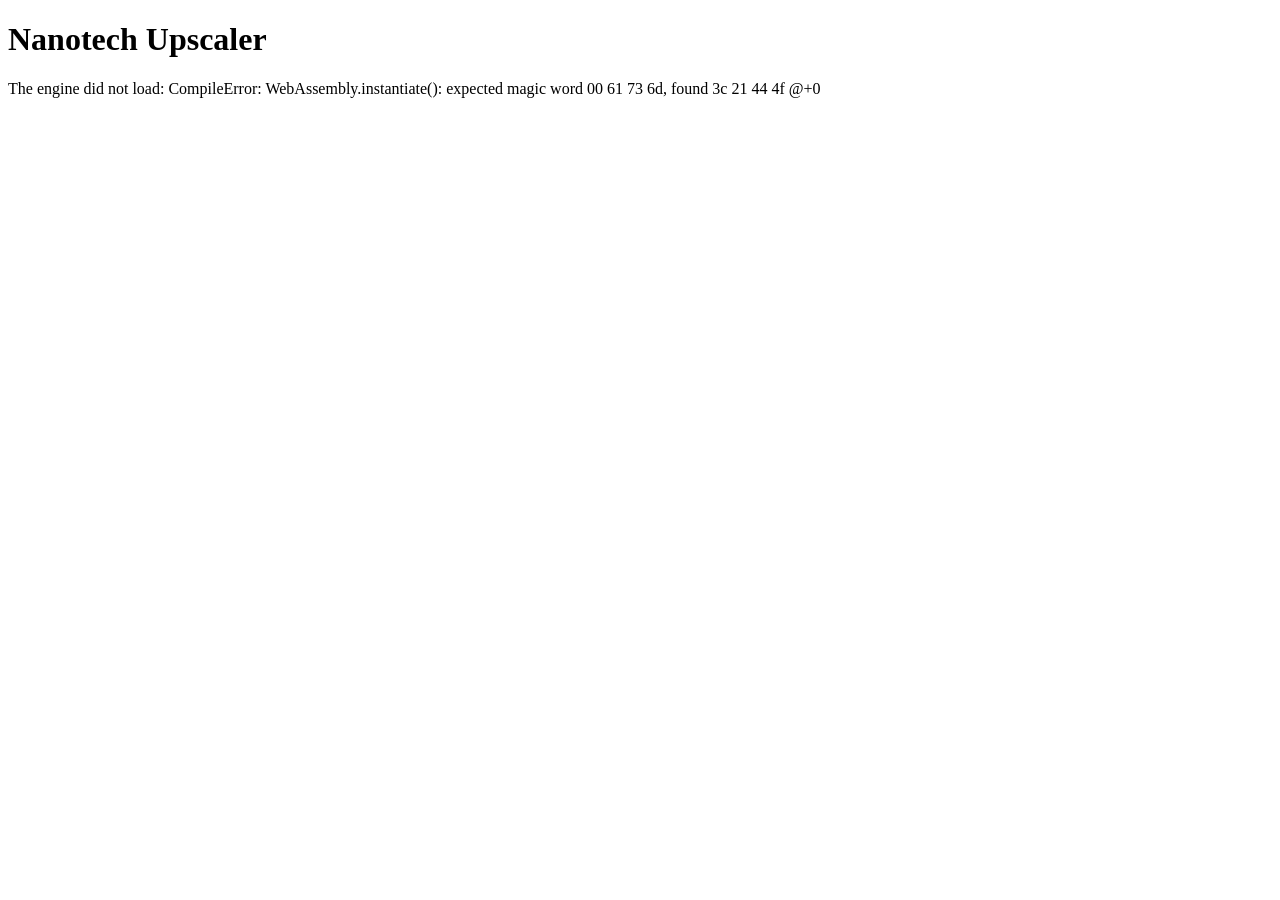
==== ui/index.html @ 3f53940b "feat: the upscaling engine, as WebAssembly for the mod's page xBRZ, a smooth curve, the two mixed, o" ====
<!doctype html>
<!-- SPDX-License-Identifier: GPL-3.0-or-later -->
<html lang="en">
  <head>
    <meta charset="utf-8" />
    <meta name="viewport" content="width=device-width, initial-scale=1" />
    <title>Nanotech Upscaler</title>
  </head>
  <body>
    <main>
      <h1>Nanotech Upscaler</h1>
      <p id="status">Loading the engine…</p>
    </main>
    <script type="module" src="main.js"></script>
  </body>
</html>
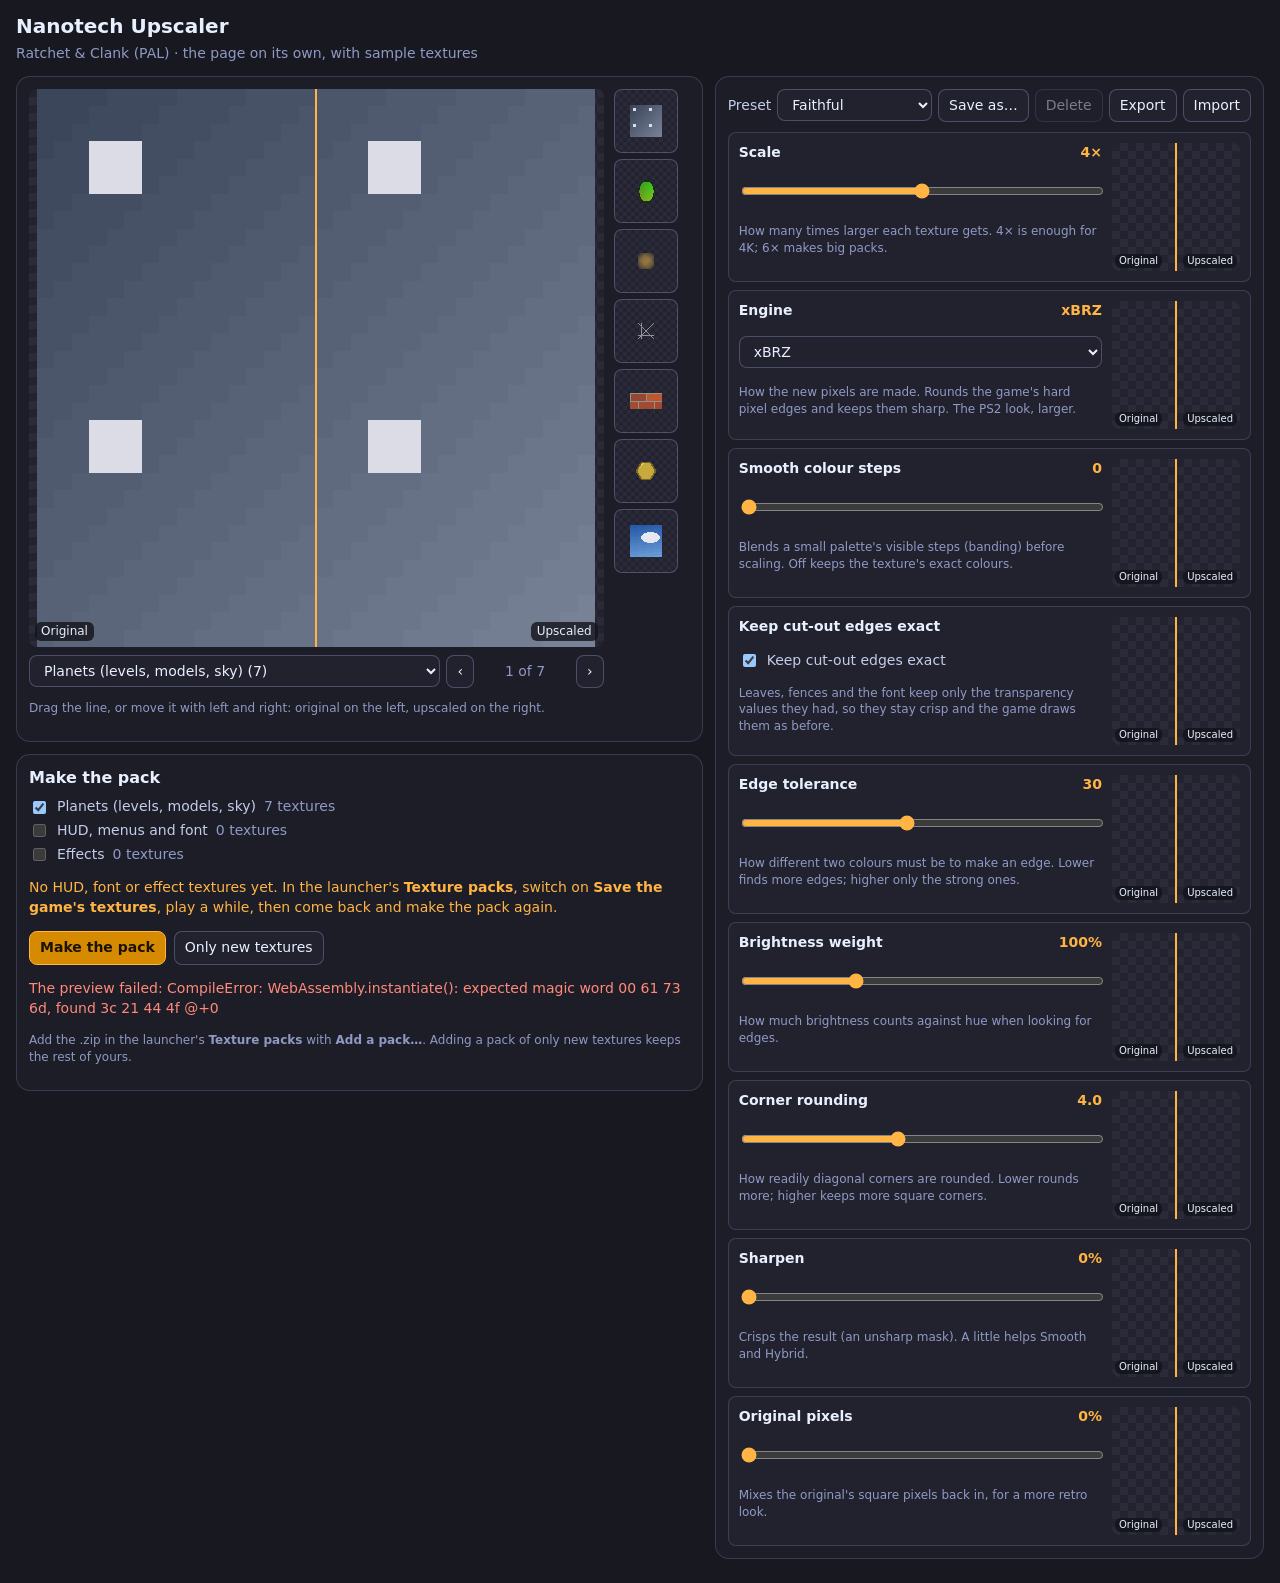
==== commit f03d9bc9: "feat(ui): the mod's page Options with before and after pictures, presets saved, switched, exported a" ====
--- a/ui/index.html
+++ b/ui/index.html
@@ -5,11 +5,72 @@
     <meta charset="utf-8" />
     <meta name="viewport" content="width=device-width, initial-scale=1" />
     <title>Nanotech Upscaler</title>
+    <link rel="stylesheet" href="style.css" />
   </head>
   <body>
-    <main>
-      <h1>Nanotech Upscaler</h1>
-      <p id="status">Loading the engine…</p>
+    <header class="top">
+      <div>
+        <h1>Nanotech Upscaler</h1>
+        <p id="game" class="dim">Reading the game's textures…</p>
+      </div>
+    </header>
+
+    <main class="layout">
+      <div class="side">
+        <section class="preview panel" aria-label="Preview" data-section>
+          <div class="preview-main">
+            <div id="preview" class="compare big"></div>
+            <div class="picker">
+              <select id="group" aria-label="Which textures"></select>
+              <button id="prev" aria-label="Previous texture">‹</button>
+              <span id="which" class="dim"></span>
+              <button id="next" aria-label="Next texture">›</button>
+            </div>
+            <p class="dim small">
+              Drag the line, or move it with left and right: original on the left, upscaled on the right.
+            </p>
+          </div>
+          <ul id="strip" class="strip" aria-label="More textures"></ul>
+        </section>
+        <section class="make panel" aria-label="Make the pack" data-section>
+          <h2>Make the pack</h2>
+          <div id="groups" class="groups"></div>
+          <p id="dump-hint" class="hint" hidden>
+            No HUD, font or effect textures yet. In the launcher's <b>Texture packs</b>, switch on
+            <b>Save the game's textures</b>, play a while, then come back and make the pack again.
+          </p>
+          <div class="actions">
+            <button id="make" class="primary">Make the pack</button>
+            <button id="make-new" title="Only the textures not in the last pack made with these settings">
+              Only new textures
+            </button>
+            <button id="cancel" hidden>Stop</button>
+          </div>
+          <progress id="progress" max="1" value="0" hidden></progress>
+          <p id="status" class="dim" role="status"></p>
+          <p class="dim small">
+            Add the .zip in the launcher's <b>Texture packs</b> with <b>Add a pack…</b>. Adding a pack of only new
+            textures keeps the rest of yours.
+          </p>
+        </section>
+      </div>
+
+      <section class="settings panel" aria-label="Settings" data-section>
+        <div class="presets">
+          <label for="preset">Preset</label>
+          <select id="preset"></select>
+          <button id="save-preset">Save as…</button>
+          <button id="delete-preset">Delete</button>
+          <button id="export-preset">Export</button>
+          <button id="import-preset">Import</button>
+        </div>
+        <form id="name-form" class="name-form" hidden>
+          <input id="name-input" maxlength="40" placeholder="Preset name" aria-label="Preset name" />
+          <button type="submit" class="primary">Save</button>
+          <button type="button" id="name-cancel">Cancel</button>
+        </form>
+        <div id="options" class="options"></div>
+      </section>
     </main>
     <script type="module" src="main.js"></script>
   </body>
--- a/ui/style.css
+++ b/ui/style.css
@@ -0,0 +1,390 @@
+/* SPDX-License-Identifier: GPL-3.0-or-later */
+/* The launcher's colours (launcher/src/app.css), so the page sits in it as its own. */
+:root {
+  color-scheme: dark;
+  --ink: #181820;
+  --panel: #1d1d28;
+  --panel-hi: #22222f;
+  --amber: #ffb443;
+  --brand: #d58a00;
+  --lav: #c8d2ff;
+  --dim: #8f9ac4;
+  --line: rgb(156 161 212 / 0.22);
+  --line-strong: rgb(156 161 212 / 0.35);
+  --text: #e8f0ff;
+  --body: #c3cdea;
+  --err: #ff8a7a;
+  --radius: 14px;
+  --radius-sm: 8px;
+  font-family: "Inter Variable", system-ui, sans-serif;
+  font-size: 14px;
+  line-height: 1.4;
+}
+
+* {
+  box-sizing: border-box;
+}
+[hidden] {
+  display: none !important;
+}
+
+body {
+  margin: 0;
+  padding: 12px 16px 24px;
+  background: var(--ink);
+  color: var(--body);
+}
+
+h1,
+h2 {
+  color: var(--text);
+  margin: 0 0 4px;
+}
+h1 {
+  font-size: 20px;
+}
+h2 {
+  font-size: 16px;
+}
+.dim {
+  color: var(--dim);
+}
+.small {
+  font-size: 12px;
+}
+.hint {
+  color: var(--amber);
+}
+
+button,
+select,
+input {
+  font: inherit;
+  color: var(--text);
+  background: var(--panel-hi);
+  border: 1px solid var(--line-strong);
+  border-radius: var(--radius-sm);
+  padding: 6px 10px;
+}
+button {
+  cursor: pointer;
+}
+button:disabled {
+  opacity: 0.45;
+  cursor: default;
+}
+button.primary {
+  background: var(--brand);
+  border-color: var(--amber);
+  color: #1b1206;
+  font-weight: 600;
+}
+:focus-visible {
+  outline: 2px solid var(--amber);
+  outline-offset: 2px;
+}
+
+.top {
+  display: flex;
+  justify-content: space-between;
+  align-items: center;
+  margin-bottom: 12px;
+}
+.top p {
+  margin: 0;
+}
+
+.layout {
+  display: grid;
+  grid-template-columns: minmax(0, 1.25fr) minmax(320px, 1fr);
+  gap: 12px;
+  align-items: start;
+}
+@media (max-width: 860px) {
+  .layout {
+    grid-template-columns: minmax(0, 1fr);
+  }
+  /* One column: the preview, the settings, then the pack. */
+  .side {
+    display: contents;
+  }
+  .preview {
+    order: 1;
+  }
+  .settings {
+    order: 2;
+  }
+  .make {
+    order: 3;
+  }
+}
+
+.panel {
+  background: var(--panel);
+  border: 1px solid var(--line);
+  border-radius: var(--radius);
+  padding: 12px;
+}
+.side {
+  display: flex;
+  flex-direction: column;
+  gap: 12px;
+  min-width: 0;
+}
+.preview {
+  display: flex;
+  gap: 10px;
+}
+.preview-main {
+  flex: 1;
+  min-width: 0;
+}
+
+/* Before and after: two pictures in one box, the line between them a range input. */
+.compare {
+  position: relative;
+  width: 100%;
+  border-radius: var(--radius-sm);
+  overflow: hidden;
+  background: repeating-conic-gradient(#2a2a38 0 25%, #23232f 0 50%) 0 0 / 16px 16px;
+  aspect-ratio: 1;
+  --split: 50%;
+}
+.compare canvas {
+  position: absolute;
+  inset: 0;
+  width: 100%;
+  height: 100%;
+  object-fit: contain;
+  image-rendering: pixelated;
+}
+.compare canvas.after {
+  clip-path: inset(0 0 0 var(--split));
+}
+.compare .line {
+  position: absolute;
+  top: 0;
+  bottom: 0;
+  left: var(--split);
+  width: 2px;
+  background: var(--amber);
+  transform: translateX(-1px);
+  pointer-events: none;
+}
+.compare input[type="range"] {
+  position: absolute;
+  inset: 0;
+  width: 100%;
+  height: 100%;
+  margin: 0;
+  padding: 0;
+  opacity: 0;
+  cursor: ew-resize;
+  border: 0;
+}
+.compare:focus-within .line {
+  box-shadow: 0 0 0 2px rgb(255 180 67 / 0.5);
+}
+.compare .label {
+  position: absolute;
+  bottom: 6px;
+  padding: 1px 6px;
+  border-radius: 6px;
+  background: rgb(18 18 26 / 0.8);
+  color: var(--text);
+  font-size: 12px;
+  pointer-events: none;
+}
+.compare .label.left {
+  left: 6px;
+}
+.compare .label.right {
+  right: 6px;
+}
+.compare .busy {
+  position: absolute;
+  top: 6px;
+  right: 6px;
+  font-size: 12px;
+  color: var(--amber);
+}
+.compare.big {
+  max-height: 62vh;
+}
+
+.picker {
+  display: flex;
+  align-items: center;
+  gap: 6px;
+  margin-top: 8px;
+  flex-wrap: wrap;
+}
+.picker select {
+  flex: 1;
+  min-width: 0;
+}
+#which {
+  min-width: 90px;
+  text-align: center;
+  font-variant-numeric: tabular-nums;
+}
+
+/* The strip: a few textures from every group, next to the preview (under it on a phone). */
+.strip {
+  list-style: none;
+  margin: 0;
+  padding: 0;
+  display: flex;
+  flex-direction: column;
+  gap: 6px;
+  max-height: 70vh;
+  overflow-y: auto;
+  width: 76px;
+  flex: none;
+}
+@media (max-width: 560px) {
+  .preview {
+    flex-direction: column;
+  }
+  .strip {
+    flex-direction: row;
+    width: auto;
+    max-height: none;
+    overflow-x: auto;
+  }
+}
+.strip button {
+  width: 64px;
+  height: 64px;
+  padding: 2px;
+  display: grid;
+  place-items: center;
+  background: repeating-conic-gradient(#2a2a38 0 25%, #23232f 0 50%) 0 0 / 8px 8px;
+}
+.strip button[aria-pressed="true"] {
+  border-color: var(--amber);
+  box-shadow: 0 0 0 1px var(--amber);
+}
+.strip canvas {
+  max-width: 100%;
+  max-height: 100%;
+  image-rendering: pixelated;
+}
+
+.presets {
+  display: flex;
+  flex-wrap: wrap;
+  gap: 6px;
+  align-items: center;
+  margin-bottom: 10px;
+}
+.presets select {
+  flex: 1;
+  min-width: 120px;
+}
+.name-form {
+  display: flex;
+  gap: 6px;
+  margin-bottom: 10px;
+}
+.name-form input {
+  flex: 1;
+  min-width: 0;
+}
+
+.options {
+  display: flex;
+  flex-direction: column;
+  gap: 8px;
+}
+.option {
+  display: grid;
+  grid-template-columns: minmax(0, 1fr) 128px;
+  gap: 4px 10px;
+  padding: 10px;
+  border: 1px solid var(--line);
+  border-radius: var(--radius-sm);
+  background: var(--panel-hi);
+}
+.option[hidden] {
+  display: none;
+}
+.option .head {
+  display: flex;
+  justify-content: space-between;
+  gap: 8px;
+  color: var(--text);
+  font-weight: 600;
+}
+.option .value {
+  color: var(--amber);
+  font-variant-numeric: tabular-nums;
+}
+.option .control {
+  grid-column: 1;
+}
+.option .control input[type="range"] {
+  width: 100%;
+  padding: 0;
+  border: 0;
+  background: none;
+  accent-color: var(--amber);
+}
+.option .control select {
+  width: 100%;
+}
+.option .control label {
+  display: flex;
+  gap: 8px;
+  align-items: center;
+}
+.option .about {
+  grid-column: 1;
+  margin: 0;
+  font-size: 12px;
+  color: var(--dim);
+}
+.option .compare {
+  grid-column: 2;
+  grid-row: 1 / span 3;
+  aspect-ratio: 1;
+}
+.option .compare .label {
+  font-size: 10px;
+  bottom: 3px;
+  padding: 0 4px;
+}
+.option .compare .label.left {
+  left: 3px;
+}
+.option .compare .label.right {
+  right: 3px;
+}
+
+.groups {
+  display: flex;
+  flex-direction: column;
+  gap: 4px;
+  margin: 8px 0;
+}
+.groups label {
+  display: flex;
+  gap: 8px;
+  align-items: center;
+}
+.groups .count {
+  color: var(--dim);
+}
+.actions {
+  display: flex;
+  gap: 8px;
+  flex-wrap: wrap;
+  margin: 8px 0;
+}
+progress {
+  width: 100%;
+  accent-color: var(--amber);
+}
+.error {
+  color: var(--err);
+}
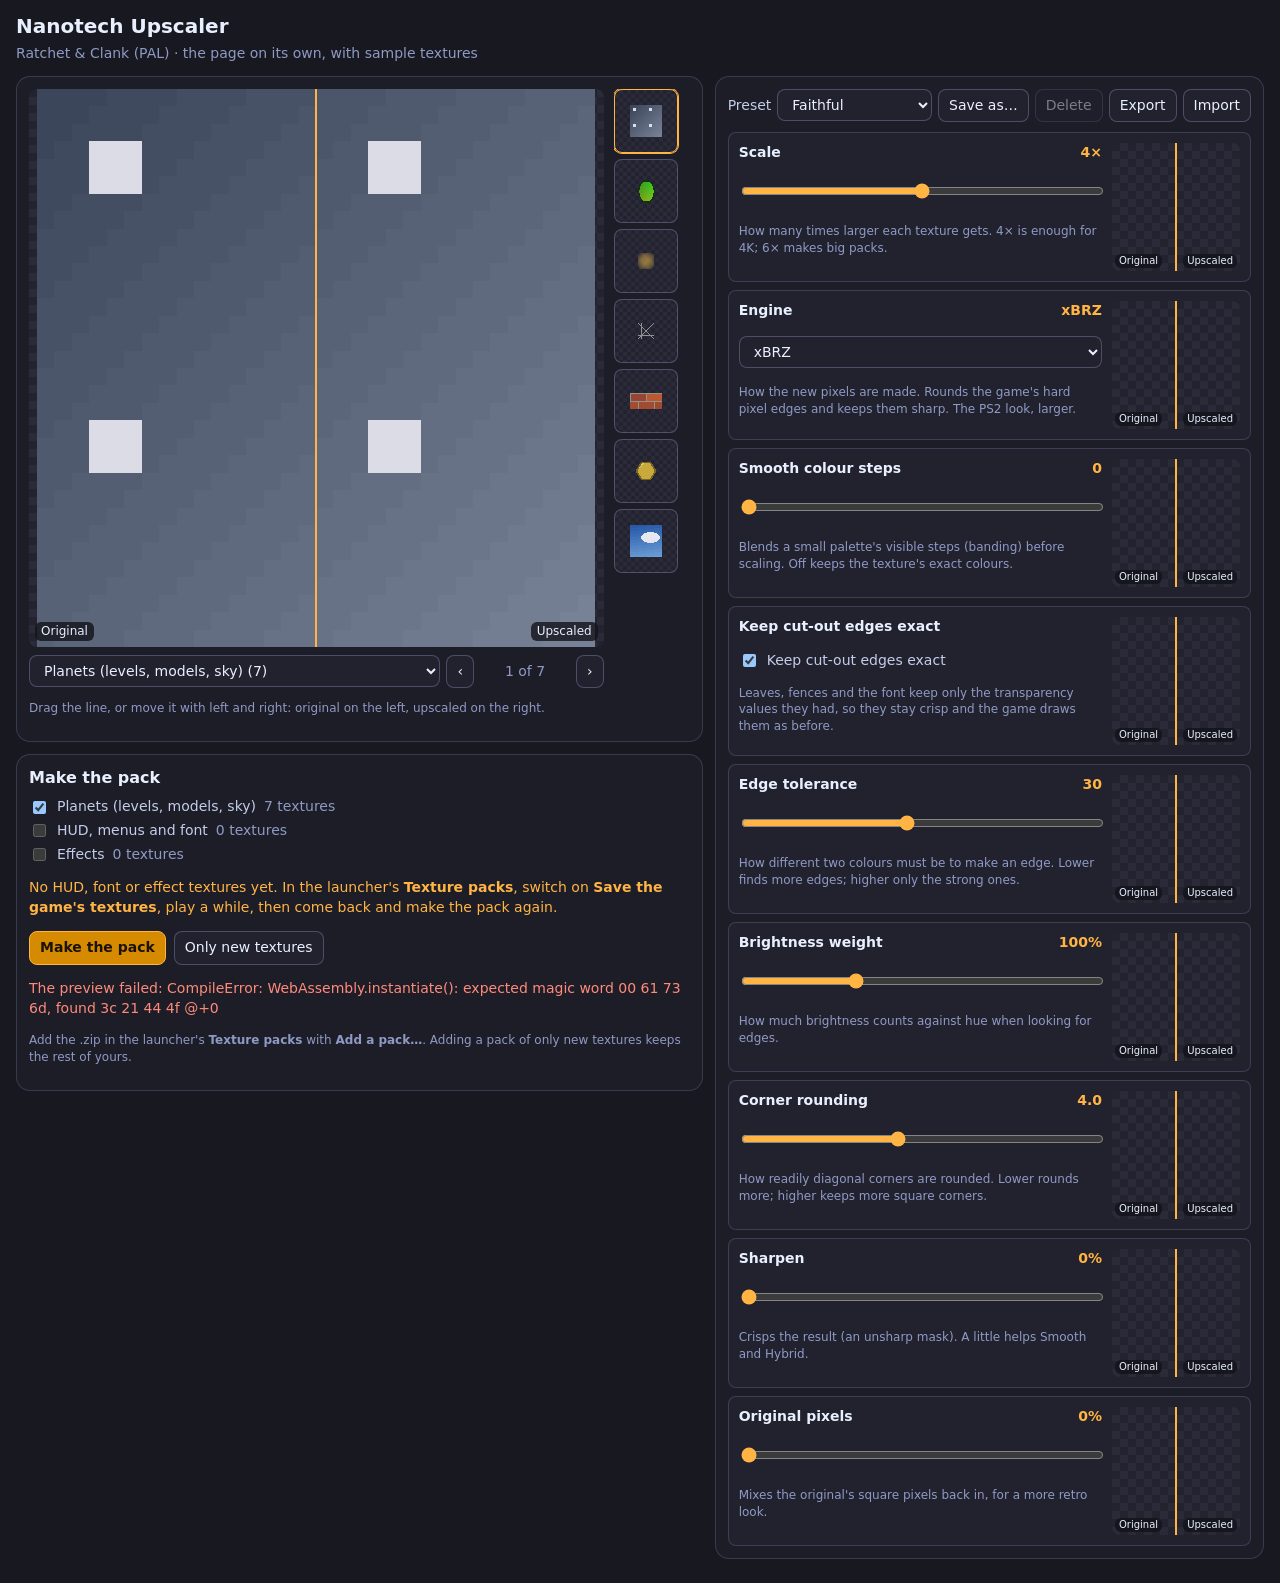
==== commit 242f22e8: "feat(ui): Ratchet in the preview His model from the player's levels, posed by his idle, drawn with h" ====
--- a/ui/index.html
+++ b/ui/index.html
@@ -20,7 +20,21 @@
         <section class="preview panel" aria-label="Preview" data-section>
           <div class="preview-main">
             <div id="preview" class="compare big"></div>
-            <div class="picker">
+            <div id="ratchet" class="compare big ratchet" hidden>
+              <canvas id="ratchet-canvas"></canvas>
+              <div class="line"></div>
+              <input id="ratchet-split" type="range" min="0" max="100" value="50" aria-label="Before and after" />
+              <span class="label left">Original</span>
+              <span class="label right">Upscaled</span>
+              <span id="ratchet-busy" class="busy" hidden>…</span>
+            </div>
+            <div id="ratchet-bar" class="picker" hidden>
+              <button id="turn-left" aria-label="Turn him left">⟲</button>
+              <button id="turn-right" aria-label="Turn him right">⟳</button>
+              <button id="close-up" aria-pressed="false">Close up</button>
+              <span class="dim small">Ratchet with his own textures, posed by his idle.</span>
+            </div>
+            <div id="texture-bar" class="picker">
               <select id="group" aria-label="Which textures"></select>
               <button id="prev" aria-label="Previous texture">‹</button>
               <span id="which" class="dim"></span>
--- a/ui/style.css
+++ b/ui/style.css
@@ -388,3 +388,20 @@
 .error {
   color: var(--err);
 }
+
+/* Ratchet: one WebGL picture, his original textures left of the line, the upscaled right. */
+.ratchet {
+  aspect-ratio: 4 / 5;
+  background: radial-gradient(circle at 50% 40%, #2c2c40, #15151d);
+}
+.ratchet canvas {
+  image-rendering: auto;
+}
+.strip .ratchet-pick {
+  font-weight: 700;
+  color: var(--amber);
+  font-size: 12px;
+}
+#close-up[aria-pressed="true"] {
+  border-color: var(--amber);
+}
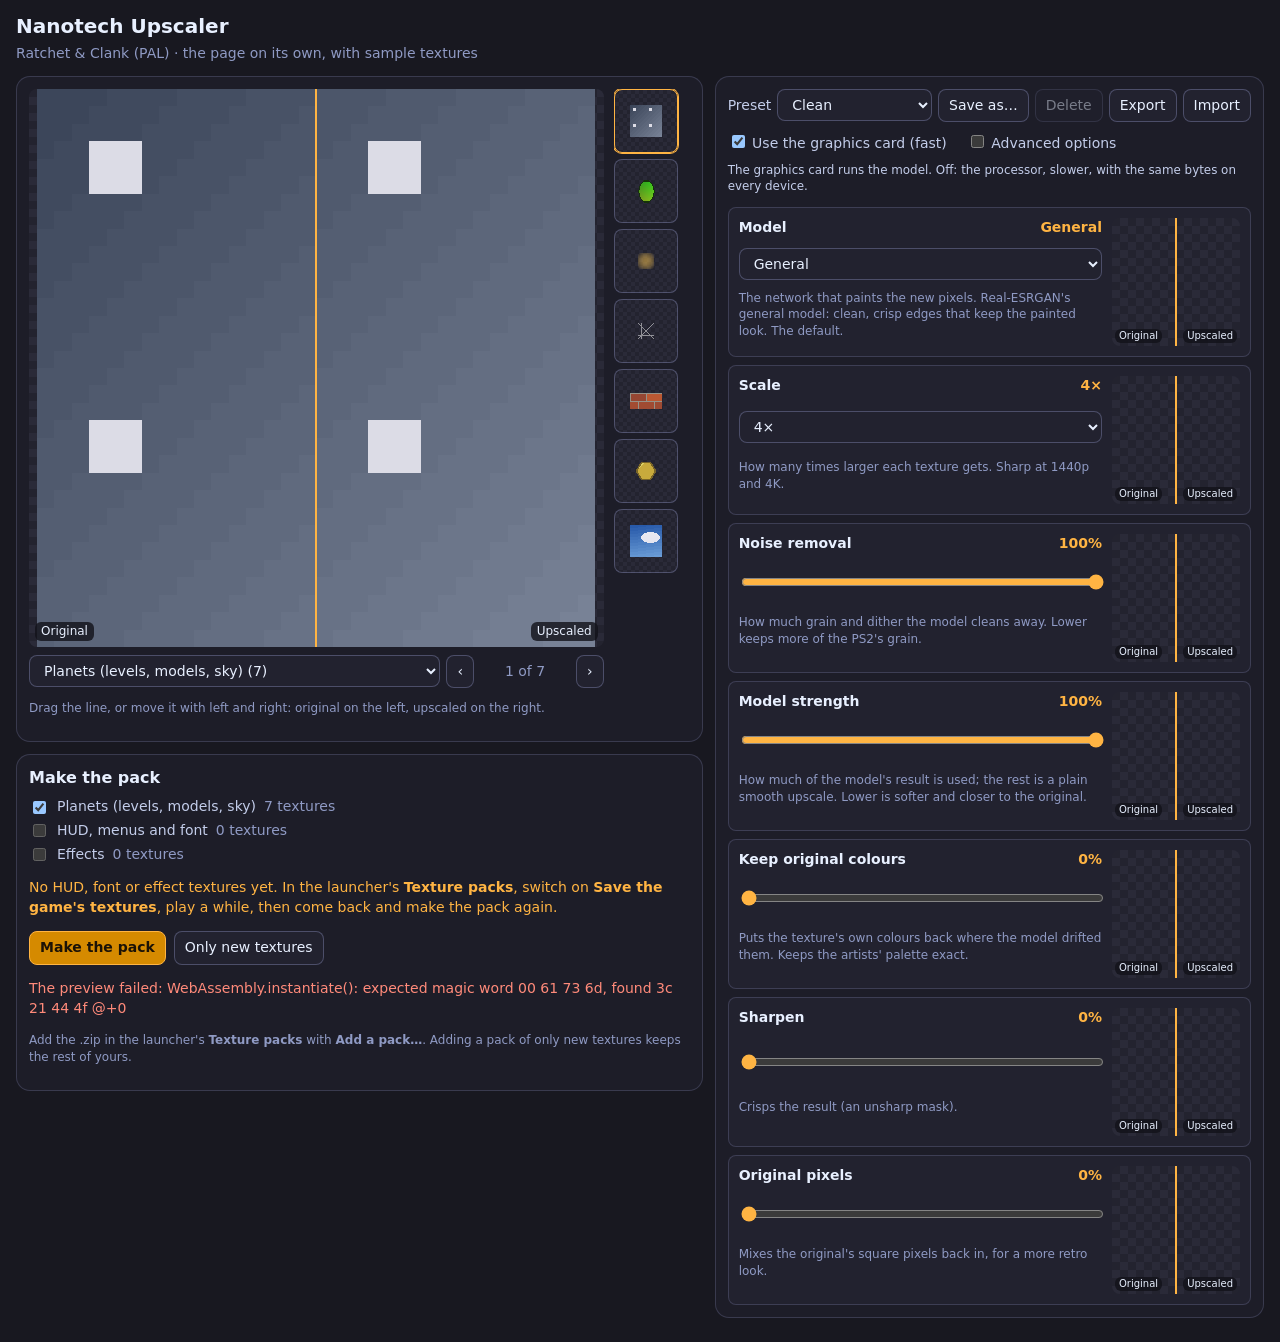
==== commit f61ed0bd: "feat: the page upscales with neural networks only, on the GPU or the CPU Three models (General and C" ====
--- a/ui/index.html
+++ b/ui/index.html
@@ -83,6 +83,11 @@
           <button type="submit" class="primary">Save</button>
           <button type="button" id="name-cancel">Cancel</button>
         </form>
+        <div class="device">
+          <label><input type="checkbox" id="use-gpu" checked /> Use the graphics card (fast)</label>
+          <label><input type="checkbox" id="advanced" /> Advanced options</label>
+          <p id="device-note" class="note"></p>
+        </div>
         <div id="options" class="options"></div>
       </section>
     </main>
--- a/ui/style.css
+++ b/ui/style.css
@@ -405,3 +405,17 @@
 #close-up[aria-pressed="true"] {
   border-color: var(--amber);
 }
+
+.device {
+  display: flex;
+  flex-wrap: wrap;
+  gap: 8px 20px;
+  align-items: center;
+  margin: 0 0 12px;
+}
+.device .note {
+  flex-basis: 100%;
+  margin: 0;
+  color: var(--muted);
+  font-size: 0.85em;
+}
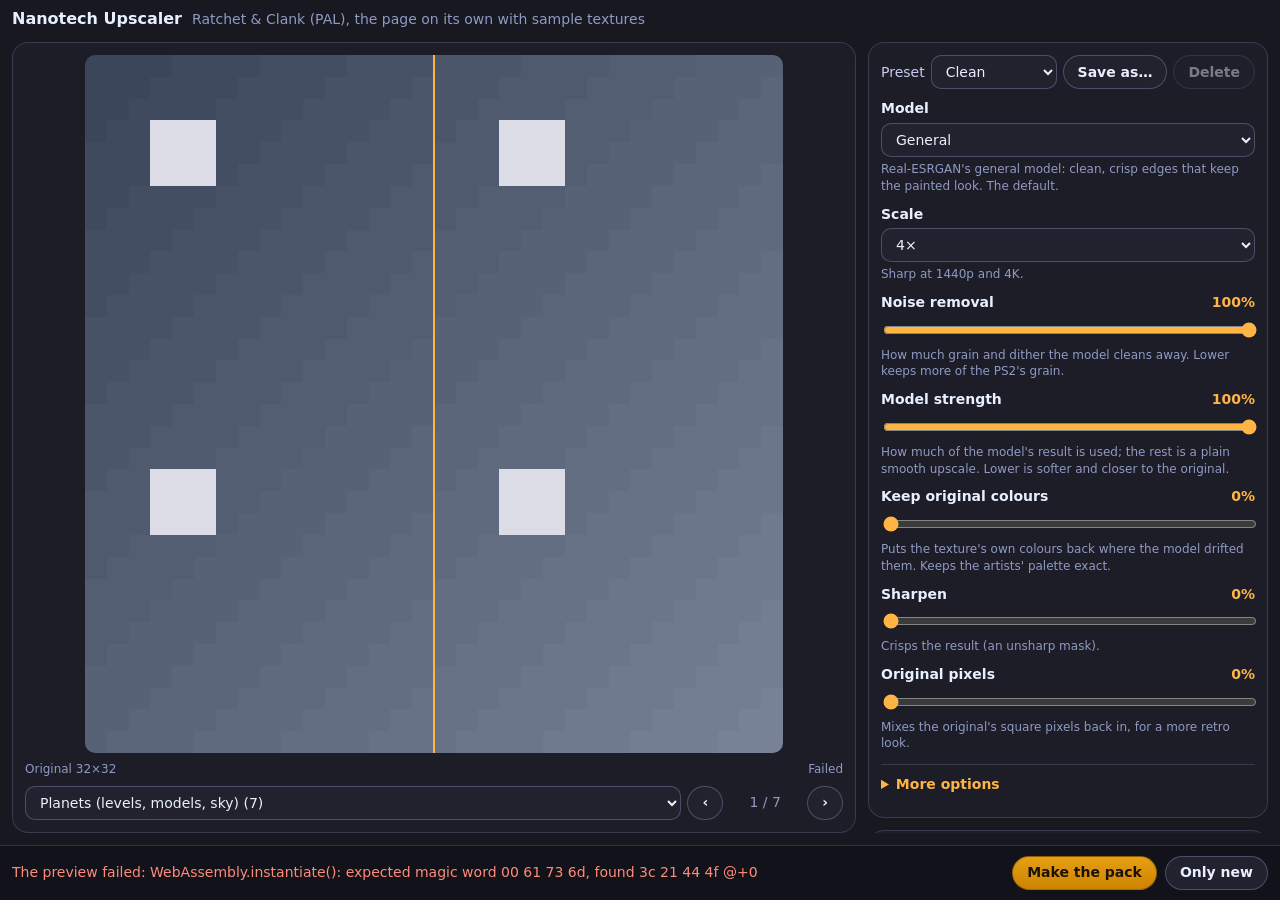
==== commit 39ddaeb5: "fix(page): simpler page that fits any screen and shows what it does Before: Make the pack showed not" ====
--- a/ui/index.html
+++ b/ui/index.html
@@ -9,88 +9,76 @@
   </head>
   <body>
     <header class="top">
-      <div>
-        <h1>Nanotech Upscaler</h1>
-        <p id="game" class="dim">Reading the game's textures…</p>
-      </div>
+      <h1>Nanotech Upscaler</h1>
+      <p id="game" class="dim"></p>
     </header>
 
     <main class="layout">
+      <section class="preview panel" aria-label="Preview" data-section>
+        <div class="stage"><div id="preview" class="compare"></div></div>
+        <p class="caption"><span id="before-label">Original</span><span id="after-label"></span></p>
+        <div class="picker">
+          <select id="group" aria-label="Which textures"></select>
+          <button id="prev" aria-label="Previous texture">‹</button>
+          <span id="which" class="dim"></span>
+          <button id="next" aria-label="Next texture">›</button>
+        </div>
+      </section>
+
       <div class="side">
-        <section class="preview panel" aria-label="Preview" data-section>
-          <div class="preview-main">
-            <div id="preview" class="compare big"></div>
-            <div id="ratchet" class="compare big ratchet" hidden>
-              <canvas id="ratchet-canvas"></canvas>
-              <div class="line"></div>
-              <input id="ratchet-split" type="range" min="0" max="100" value="50" aria-label="Before and after" />
-              <span class="label left">Original</span>
-              <span class="label right">Upscaled</span>
-              <span id="ratchet-busy" class="busy" hidden>…</span>
+        <section class="settings panel" aria-label="Settings" data-section>
+          <div class="row">
+            <label for="preset">Preset</label>
+            <select id="preset"></select>
+            <button id="save-preset">Save as…</button>
+            <button id="delete-preset">Delete</button>
+          </div>
+          <form id="name-form" class="row" hidden>
+            <input id="name-input" maxlength="40" placeholder="Preset name" aria-label="Preset name" />
+            <button type="submit" class="primary">Save</button>
+            <button type="button" id="name-cancel">Cancel</button>
+          </form>
+          <div id="options" class="options"></div>
+          <details id="more">
+            <summary>More options</summary>
+            <div id="options-more" class="options"></div>
+            <div class="option">
+              <label><input type="checkbox" id="use-gpu" checked /> Use the graphics card</label>
+              <p id="device-note" class="about"></p>
             </div>
-            <div id="ratchet-bar" class="picker" hidden>
-              <button id="turn-left" aria-label="Turn him left">⟲</button>
-              <button id="turn-right" aria-label="Turn him right">⟳</button>
-              <button id="close-up" aria-pressed="false">Close up</button>
-              <span class="dim small">Ratchet with his own textures, posed by his idle.</span>
+            <div class="row">
+              <button id="export-preset">Export preset</button>
+              <button id="import-preset">Import preset</button>
             </div>
-            <div id="texture-bar" class="picker">
-              <select id="group" aria-label="Which textures"></select>
-              <button id="prev" aria-label="Previous texture">‹</button>
-              <span id="which" class="dim"></span>
-              <button id="next" aria-label="Next texture">›</button>
-            </div>
-            <p class="dim small">
-              Drag the line, or move it with left and right: original on the left, upscaled on the right.
-            </p>
-          </div>
-          <ul id="strip" class="strip" aria-label="More textures"></ul>
+          </details>
         </section>
-        <section class="make panel" aria-label="Make the pack" data-section>
-          <h2>Make the pack</h2>
+
+        <section class="pack panel" aria-label="What goes in the pack" data-section>
+          <h2>In the pack</h2>
           <div id="groups" class="groups"></div>
           <p id="dump-hint" class="hint" hidden>
             No HUD, font or effect textures yet. In the launcher's <b>Texture packs</b>, switch on
-            <b>Save the game's textures</b>, play a while, then come back and make the pack again.
+            <b>Save the game's textures</b>, play a while, then come back.
           </p>
-          <div class="actions">
-            <button id="make" class="primary">Make the pack</button>
-            <button id="make-new" title="Only the textures not in the last pack made with these settings">
-              Only new textures
-            </button>
-            <button id="cancel" hidden>Stop</button>
-          </div>
-          <progress id="progress" max="1" value="0" hidden></progress>
-          <p id="status" class="dim" role="status"></p>
           <p class="dim small">
-            Add the .zip in the launcher's <b>Texture packs</b> with <b>Add a pack…</b>. Adding a pack of only new
-            textures keeps the rest of yours.
+            Add the .zip in the launcher's <b>Texture packs</b> with <b>Add a pack…</b>. A pack of only new textures
+            keeps the rest of yours.
           </p>
         </section>
       </div>
+    </main>
 
-      <section class="settings panel" aria-label="Settings" data-section>
-        <div class="presets">
-          <label for="preset">Preset</label>
-          <select id="preset"></select>
-          <button id="save-preset">Save as…</button>
-          <button id="delete-preset">Delete</button>
-          <button id="export-preset">Export</button>
-          <button id="import-preset">Import</button>
-        </div>
-        <form id="name-form" class="name-form" hidden>
-          <input id="name-input" maxlength="40" placeholder="Preset name" aria-label="Preset name" />
-          <button type="submit" class="primary">Save</button>
-          <button type="button" id="name-cancel">Cancel</button>
-        </form>
-        <div class="device">
-          <label><input type="checkbox" id="use-gpu" checked /> Use the graphics card (fast)</label>
-          <label><input type="checkbox" id="advanced" /> Advanced options</label>
-          <p id="device-note" class="note"></p>
-        </div>
-        <div id="options" class="options"></div>
-      </section>
-    </main>
+    <footer class="bar" data-section>
+      <progress id="progress" max="1" value="0" hidden></progress>
+      <p id="status" role="status"></p>
+      <div class="actions">
+        <button id="make" class="primary" disabled>Make the pack</button>
+        <button id="make-new" title="Only the textures not in your last pack made with these settings" disabled>
+          Only new
+        </button>
+        <button id="cancel" hidden>Stop</button>
+      </div>
+    </footer>
     <script type="module" src="main.js"></script>
   </body>
 </html>
--- a/ui/style.css
+++ b/ui/style.css
@@ -1,22 +1,30 @@
 /* SPDX-License-Identifier: GPL-3.0-or-later */
-/* The launcher's colours (launcher/src/app.css), so the page sits in it as its own. */
+/* The launcher's colours (launcher/src/app.css). The launcher sends its own (theme.js), with the
+   picked game's accent; these are for the first paint and the page on its own. */
 :root {
   color-scheme: dark;
   --ink: #181820;
+  --ink-deep: #12121a;
   --panel: #1d1d28;
   --panel-hi: #22222f;
+  --brand: #d58a00;
   --amber: #ffb443;
-  --brand: #d58a00;
-  --lav: #c8d2ff;
+  --gold: #ffd08a;
+  --soft: #aab6dc;
   --dim: #8f9ac4;
   --line: rgb(156 161 212 / 0.22);
   --line-strong: rgb(156 161 212 / 0.35);
   --text: #e8f0ff;
   --body: #c3cdea;
+  --warn: #ffb443;
   --err: #ff8a7a;
-  --radius: 14px;
-  --radius-sm: 8px;
-  font-family: "Inter Variable", system-ui, sans-serif;
+  --bar-top: #e5a013;
+  --bar-bottom: #cd8300;
+  --bar-ink-deep: #1b1206;
+  --radius: 16px;
+  --radius-sm: 10px;
+  --gap: 12px;
+  font-family: system-ui, sans-serif;
   font-size: 14px;
   line-height: 1.4;
 }
@@ -28,9 +36,16 @@
   display: none !important;
 }
 
+/* Wide: the page fits the frame, the preview on the left and the settings scrolling on the right,
+   the bar at the bottom. Narrow (a phone held upright): one column that scrolls, the bar stays. */
+html,
 body {
-  margin: 0;
-  padding: 12px 16px 24px;
+  height: 100%;
+}
+body {
+  margin: 0;
+  display: flex;
+  flex-direction: column;
   background: var(--ink);
   color: var(--body);
 }
@@ -38,13 +53,17 @@
 h1,
 h2 {
   color: var(--text);
-  margin: 0 0 4px;
+  margin: 0;
 }
 h1 {
-  font-size: 20px;
+  font-size: 16px;
 }
 h2 {
-  font-size: 16px;
+  font-size: 14px;
+  margin-bottom: 6px;
+}
+p {
+  margin: 0;
 }
 .dim {
   color: var(--dim);
@@ -53,7 +72,11 @@
   font-size: 12px;
 }
 .hint {
-  color: var(--amber);
+  color: var(--warn);
+  margin: 6px 0;
+}
+.error {
+  color: var(--err);
 }
 
 button,
@@ -65,19 +88,41 @@
   border: 1px solid var(--line-strong);
   border-radius: var(--radius-sm);
   padding: 6px 10px;
+  min-height: 34px;
 }
 button {
   cursor: pointer;
+  font-weight: 600;
+  border-radius: 999px;
+  padding: 6px 14px;
 }
 button:disabled {
   opacity: 0.45;
   cursor: default;
 }
 button.primary {
-  background: var(--brand);
-  border-color: var(--amber);
-  color: #1b1206;
-  font-weight: 600;
+  background: linear-gradient(to bottom, var(--bar-top), var(--bar-bottom));
+  border-color: rgb(0 0 0 / 0.3);
+  color: var(--bar-ink-deep);
+}
+select {
+  min-width: 0;
+}
+input[type="checkbox"] {
+  min-height: 0;
+  width: 18px;
+  height: 18px;
+  margin: 0;
+  accent-color: var(--amber);
+}
+input[type="range"] {
+  min-height: 0;
+  height: 22px;
+  width: 100%;
+  padding: 0;
+  border: 0;
+  background: none;
+  accent-color: var(--amber);
 }
 :focus-visible {
   outline: 2px solid var(--amber);
@@ -86,68 +131,78 @@
 
 .top {
   display: flex;
-  justify-content: space-between;
-  align-items: center;
-  margin-bottom: 12px;
-}
-.top p {
-  margin: 0;
+  flex-wrap: wrap;
+  align-items: baseline;
+  gap: 2px 10px;
+  padding: 8px var(--gap) 0;
 }
 
 .layout {
+  flex: 1;
+  min-height: 0;
   display: grid;
-  grid-template-columns: minmax(0, 1.25fr) minmax(320px, 1fr);
-  gap: 12px;
-  align-items: start;
-}
-@media (max-width: 860px) {
-  .layout {
-    grid-template-columns: minmax(0, 1fr);
-  }
-  /* One column: the preview, the settings, then the pack. */
-  .side {
-    display: contents;
-  }
-  .preview {
-    order: 1;
-  }
-  .settings {
-    order: 2;
-  }
-  .make {
-    order: 3;
-  }
-}
-
+  grid-template-columns: minmax(0, 1fr) minmax(280px, 400px);
+  gap: var(--gap);
+  padding: var(--gap);
+}
+.side {
+  min-height: 0;
+  overflow-y: auto;
+  display: flex;
+  flex-direction: column;
+  gap: var(--gap);
+}
 .panel {
   background: var(--panel);
   border: 1px solid var(--line);
   border-radius: var(--radius);
-  padding: 12px;
-}
-.side {
-  display: flex;
-  flex-direction: column;
-  gap: 12px;
-  min-width: 0;
-}
+  padding: var(--gap);
+}
+
 .preview {
-  display: flex;
-  gap: 10px;
-}
-.preview-main {
+  min-height: 0;
+  display: flex;
+  flex-direction: column;
+  gap: 8px;
+}
+/* The box takes the texture's shape, as large as the space allows, so the line splits the texture. */
+.stage {
   flex: 1;
-  min-width: 0;
+  min-height: 120px;
+  container-type: size;
+  display: grid;
+  place-items: center;
+}
+.preview .compare {
+  --ratio: 1;
+  aspect-ratio: var(--ratio);
+  width: min(100cqw, 100cqh * var(--ratio));
+}
+
+@media (max-width: 639px) {
+  html,
+  body {
+    height: auto;
+  }
+  .layout {
+    display: flex;
+    flex-direction: column;
+  }
+  .side {
+    overflow: visible;
+  }
+  .stage {
+    flex: none;
+    height: min(100vw - 2 * var(--gap), 60vh);
+  }
 }
 
 /* Before and after: two pictures in one box, the line between them a range input. */
 .compare {
   position: relative;
-  width: 100%;
   border-radius: var(--radius-sm);
   overflow: hidden;
-  background: repeating-conic-gradient(#2a2a38 0 25%, #23232f 0 50%) 0 0 / 16px 16px;
-  aspect-ratio: 1;
+  background: repeating-conic-gradient(var(--panel-hi) 0 25%, var(--ink-deep) 0 50%) 0 0 / 16px 16px;
   --split: 50%;
 }
 .compare canvas {
@@ -174,140 +229,60 @@
 .compare input[type="range"] {
   position: absolute;
   inset: 0;
-  width: 100%;
   height: 100%;
   margin: 0;
-  padding: 0;
   opacity: 0;
   cursor: ew-resize;
-  border: 0;
 }
 .compare:focus-within .line {
-  box-shadow: 0 0 0 2px rgb(255 180 67 / 0.5);
-}
-.compare .label {
-  position: absolute;
-  bottom: 6px;
-  padding: 1px 6px;
-  border-radius: 6px;
-  background: rgb(18 18 26 / 0.8);
-  color: var(--text);
+  width: 4px;
+  transform: translateX(-2px);
+}
+.caption {
+  display: flex;
+  justify-content: space-between;
+  gap: 8px;
   font-size: 12px;
-  pointer-events: none;
-}
-.compare .label.left {
-  left: 6px;
-}
-.compare .label.right {
-  right: 6px;
-}
-.compare .busy {
-  position: absolute;
-  top: 6px;
-  right: 6px;
-  font-size: 12px;
-  color: var(--amber);
-}
-.compare.big {
-  max-height: 62vh;
+  color: var(--dim);
+  font-variant-numeric: tabular-nums;
 }
 
 .picker {
   display: flex;
   align-items: center;
   gap: 6px;
-  margin-top: 8px;
-  flex-wrap: wrap;
 }
 .picker select {
   flex: 1;
-  min-width: 0;
 }
 #which {
-  min-width: 90px;
+  min-width: 72px;
   text-align: center;
   font-variant-numeric: tabular-nums;
 }
 
-/* The strip: a few textures from every group, next to the preview (under it on a phone). */
-.strip {
-  list-style: none;
-  margin: 0;
-  padding: 0;
-  display: flex;
-  flex-direction: column;
+.row {
+  display: flex;
+  flex-wrap: wrap;
+  align-items: center;
   gap: 6px;
-  max-height: 70vh;
-  overflow-y: auto;
-  width: 76px;
-  flex: none;
-}
-@media (max-width: 560px) {
-  .preview {
-    flex-direction: column;
-  }
-  .strip {
-    flex-direction: row;
-    width: auto;
-    max-height: none;
-    overflow-x: auto;
-  }
-}
-.strip button {
-  width: 64px;
-  height: 64px;
-  padding: 2px;
-  display: grid;
-  place-items: center;
-  background: repeating-conic-gradient(#2a2a38 0 25%, #23232f 0 50%) 0 0 / 8px 8px;
-}
-.strip button[aria-pressed="true"] {
-  border-color: var(--amber);
-  box-shadow: 0 0 0 1px var(--amber);
-}
-.strip canvas {
-  max-width: 100%;
-  max-height: 100%;
-  image-rendering: pixelated;
-}
-
-.presets {
-  display: flex;
-  flex-wrap: wrap;
-  gap: 6px;
-  align-items: center;
   margin-bottom: 10px;
 }
-.presets select {
+.row select,
+.row input {
   flex: 1;
   min-width: 120px;
 }
-.name-form {
-  display: flex;
-  gap: 6px;
-  margin-bottom: 10px;
-}
-.name-form input {
-  flex: 1;
-  min-width: 0;
-}
 
 .options {
   display: flex;
   flex-direction: column;
-  gap: 8px;
+  gap: 10px;
 }
 .option {
-  display: grid;
-  grid-template-columns: minmax(0, 1fr) 128px;
-  gap: 4px 10px;
-  padding: 10px;
-  border: 1px solid var(--line);
-  border-radius: var(--radius-sm);
-  background: var(--panel-hi);
-}
-.option[hidden] {
-  display: none;
+  display: flex;
+  flex-direction: column;
+  gap: 4px;
 }
 .option .head {
   display: flex;
@@ -320,52 +295,41 @@
   color: var(--amber);
   font-variant-numeric: tabular-nums;
 }
-.option .control {
-  grid-column: 1;
-}
-.option .control input[type="range"] {
-  width: 100%;
-  padding: 0;
-  border: 0;
-  background: none;
-  accent-color: var(--amber);
-}
-.option .control select {
-  width: 100%;
-}
-.option .control label {
-  display: flex;
-  gap: 8px;
-  align-items: center;
-}
-.option .about {
-  grid-column: 1;
-  margin: 0;
+.option label {
+  display: flex;
+  gap: 8px;
+  align-items: center;
+  color: var(--text);
+  font-weight: 600;
+}
+.about {
   font-size: 12px;
   color: var(--dim);
 }
-.option .compare {
-  grid-column: 2;
-  grid-row: 1 / span 3;
-  aspect-ratio: 1;
-}
-.option .compare .label {
-  font-size: 10px;
-  bottom: 3px;
-  padding: 0 4px;
-}
-.option .compare .label.left {
-  left: 3px;
-}
-.option .compare .label.right {
-  right: 3px;
+
+details {
+  margin-top: 12px;
+  border-top: 1px solid var(--line);
+  padding-top: 10px;
+}
+summary {
+  cursor: pointer;
+  color: var(--amber);
+  font-weight: 600;
+  margin-bottom: 10px;
+}
+details .options {
+  margin-bottom: 12px;
+}
+details .row {
+  margin: 0;
 }
 
 .groups {
   display: flex;
   flex-direction: column;
-  gap: 4px;
-  margin: 8px 0;
+  gap: 6px;
+  margin-bottom: 6px;
 }
 .groups label {
   display: flex;
@@ -373,49 +337,50 @@
   align-items: center;
 }
 .groups .count {
+  margin-left: auto;
   color: var(--dim);
-}
-.actions {
-  display: flex;
-  gap: 8px;
+  font-variant-numeric: tabular-nums;
+}
+
+/* The bar: what is going on, and the buttons that make the pack. */
+.bar {
+  position: sticky;
+  bottom: 0;
+  display: flex;
   flex-wrap: wrap;
-  margin: 8px 0;
-}
-progress {
+  align-items: center;
+  gap: 8px var(--gap);
+  padding: 10px var(--gap);
+  background: var(--ink-deep);
+  border-top: 1px solid var(--line);
+}
+.bar #status {
+  flex: 1 1 240px;
+  min-width: 0;
+  overflow-wrap: anywhere;
+  font-variant-numeric: tabular-nums;
+}
+.bar .actions {
+  display: flex;
+  gap: 8px;
+  margin-left: auto;
+}
+.bar progress {
+  position: absolute;
+  top: -2px;
+  left: 0;
   width: 100%;
-  accent-color: var(--amber);
-}
-.error {
-  color: var(--err);
-}
-
-/* Ratchet: one WebGL picture, his original textures left of the line, the upscaled right. */
-.ratchet {
-  aspect-ratio: 4 / 5;
-  background: radial-gradient(circle at 50% 40%, #2c2c40, #15151d);
-}
-.ratchet canvas {
-  image-rendering: auto;
-}
-.strip .ratchet-pick {
-  font-weight: 700;
-  color: var(--amber);
-  font-size: 12px;
-}
-#close-up[aria-pressed="true"] {
-  border-color: var(--amber);
-}
-
-.device {
-  display: flex;
-  flex-wrap: wrap;
-  gap: 8px 20px;
-  align-items: center;
-  margin: 0 0 12px;
-}
-.device .note {
-  flex-basis: 100%;
-  margin: 0;
-  color: var(--muted);
-  font-size: 0.85em;
-}
+  height: 3px;
+  border: 0;
+  appearance: none;
+  background: transparent;
+}
+.bar progress::-webkit-progress-bar {
+  background: transparent;
+}
+.bar progress::-webkit-progress-value {
+  background: var(--amber);
+}
+.bar progress::-moz-progress-bar {
+  background: var(--amber);
+}
